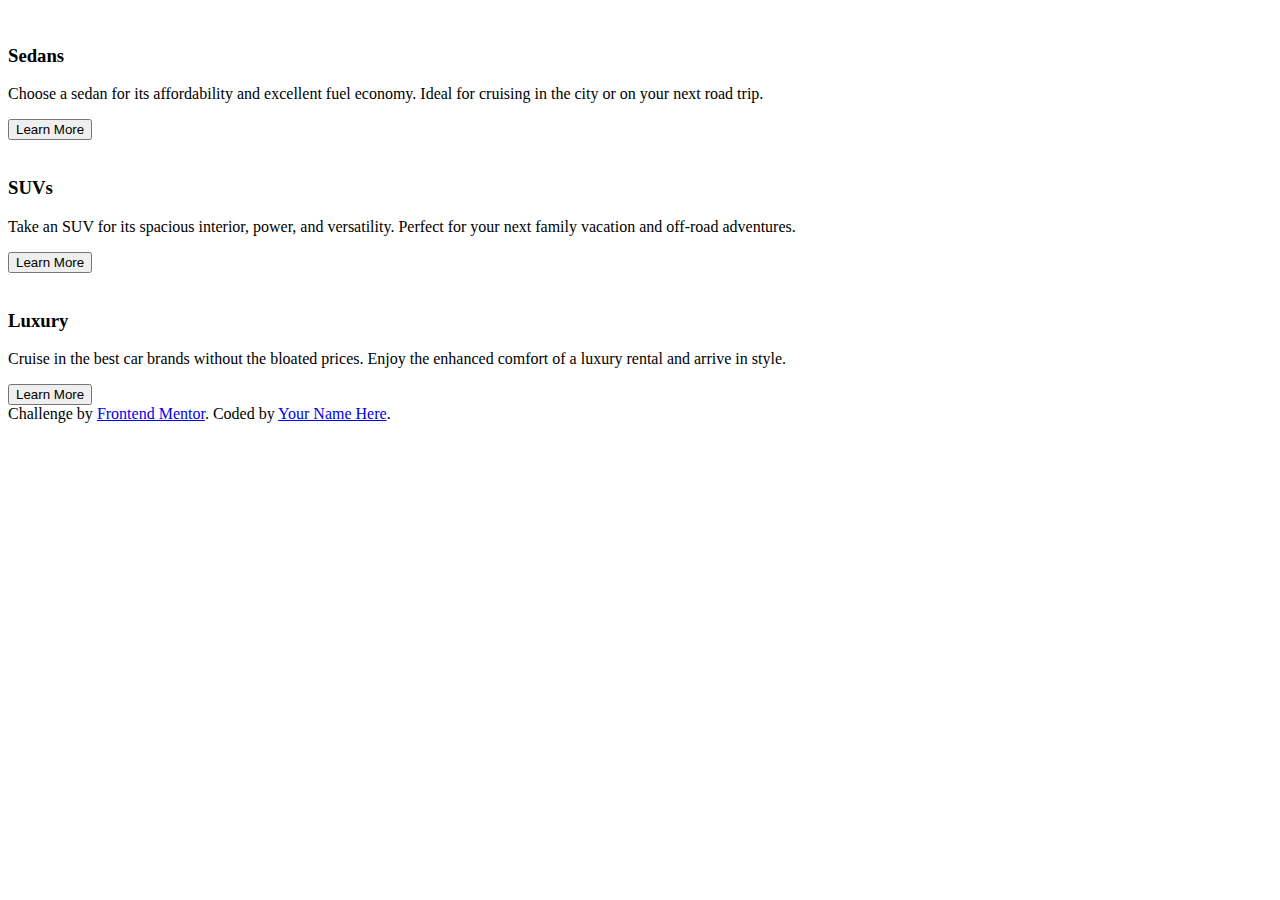
==== index.html @ b58ef652 "Add files via upload" ====
<!DOCTYPE html>
<html lang="en">
<head>
  <meta charset="UTF-8">
  <meta name="viewport" content="width=device-width, initial-scale=1.0"> <!-- displays site properly based on user's device -->

  <link rel="icon" type="image/png" sizes="32x32" href="./images/favicon-32x32.png">
  <link rel="stylesheet" href="style.css">

  <link rel="preconnect" href="https://fonts.gstatic.com">
  <link href="https://fonts.googleapis.com/css2?family=Big+Shoulders+Display:wght@700&display=swap" rel="stylesheet">
  <link rel="preconnect" href="https://fonts.gstatic.com">
  <link href="https://fonts.googleapis.com/css2?family=Lexend+Deca&display=swap" rel="stylesheet">
  <title>Frontend Mentor | 3-column preview card component</title>

  <!-- Feel free to remove these styles or customise in your own stylesheet 👍 -->

</head>
<body>
  <div class="container">
    
    <div class= "card bright-orange">
      <img src="./images/icon-sedans.svg" alt="">
        <h3>Sedans</h3>
        <p>Choose a sedan for its affordability and excellent fuel economy. Ideal for cruising in the city 
          or on your next road trip.</p>
          <button class="btn">Learn More</button>
    </div>
   
    <div class="card dark-cyan">
      <img src="images/icon-suvs.svg" alt="">
        <h3>SUVs</h3>
        <p>Take an SUV for its spacious interior, power, and versatility. Perfect for your next family vacation 
          and off-road adventures.</p>
          <button class="btn">Learn More</button>   
    </div>
    
    <div class="card very-dark-cyan">
      <img src="images/icon-luxury.svg" alt="">
        <h3>Luxury</h3>
        <p>Cruise in the best car brands without the bloated prices. Enjoy the enhanced comfort of a luxury 
          rental and arrive in style.</p>
          <button class="btn">Learn More</button>
    </div>
   
    
  </div>

  <div class="attribution">
    Challenge by <a href="https://www.frontendmentor.io?ref=challenge" target="_blank">Frontend Mentor</a>. 
    Coded by <a href="#">Your Name Here</a>.
  </div>
</body>
</html>
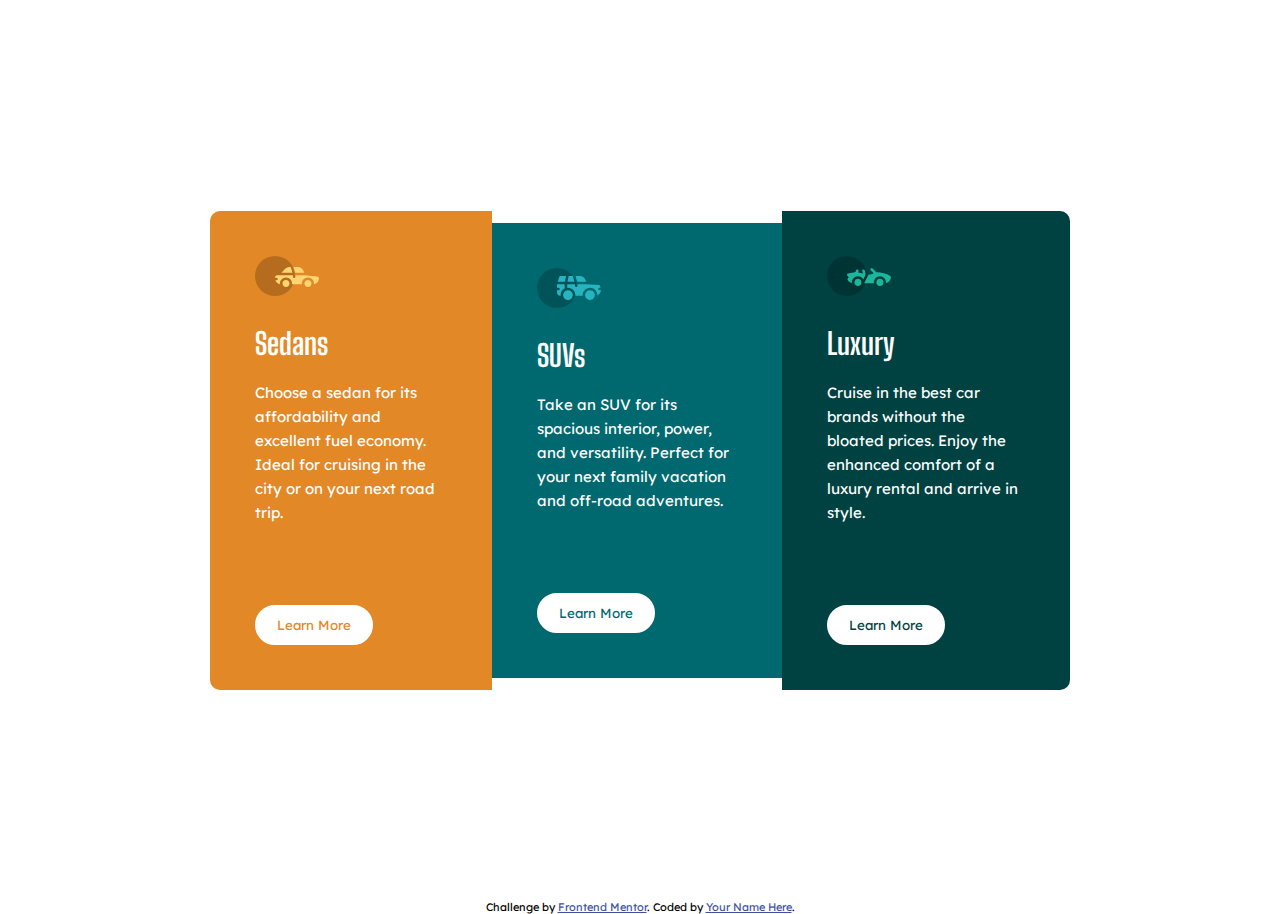
==== commit 72ee7992: "Add files via upload" ====
--- a/index.html
+++ b/index.html
@@ -1,54 +1,54 @@
-<!DOCTYPE html>
-<html lang="en">
-<head>
-  <meta charset="UTF-8">
-  <meta name="viewport" content="width=device-width, initial-scale=1.0"> <!-- displays site properly based on user's device -->
-
-  <link rel="icon" type="image/png" sizes="32x32" href="./images/favicon-32x32.png">
-  <link rel="stylesheet" href="style.css">
-
-  <link rel="preconnect" href="https://fonts.gstatic.com">
-  <link href="https://fonts.googleapis.com/css2?family=Big+Shoulders+Display:wght@700&display=swap" rel="stylesheet">
-  <link rel="preconnect" href="https://fonts.gstatic.com">
-  <link href="https://fonts.googleapis.com/css2?family=Lexend+Deca&display=swap" rel="stylesheet">
-  <title>Frontend Mentor | 3-column preview card component</title>
-
-  <!-- Feel free to remove these styles or customise in your own stylesheet 👍 -->
-
-</head>
-<body>
-  <div class="container">
-    
-    <div class= "card bright-orange">
-      <img src="./images/icon-sedans.svg" alt="">
-        <h3>Sedans</h3>
-        <p>Choose a sedan for its affordability and excellent fuel economy. Ideal for cruising in the city 
-          or on your next road trip.</p>
-          <button class="btn">Learn More</button>
-    </div>
-   
-    <div class="card dark-cyan">
-      <img src="images/icon-suvs.svg" alt="">
-        <h3>SUVs</h3>
-        <p>Take an SUV for its spacious interior, power, and versatility. Perfect for your next family vacation 
-          and off-road adventures.</p>
-          <button class="btn">Learn More</button>   
-    </div>
-    
-    <div class="card very-dark-cyan">
-      <img src="images/icon-luxury.svg" alt="">
-        <h3>Luxury</h3>
-        <p>Cruise in the best car brands without the bloated prices. Enjoy the enhanced comfort of a luxury 
-          rental and arrive in style.</p>
-          <button class="btn">Learn More</button>
-    </div>
-   
-    
-  </div>
-
-  <div class="attribution">
-    Challenge by <a href="https://www.frontendmentor.io?ref=challenge" target="_blank">Frontend Mentor</a>. 
-    Coded by <a href="#">Your Name Here</a>.
-  </div>
-</body>
+<!DOCTYPE html>
+<html lang="en">
+<head>
+  <meta charset="UTF-8">
+  <meta name="viewport" content="width=device-width, initial-scale=1.0"> <!-- displays site properly based on user's device -->
+
+  <link rel="icon" type="image/png" sizes="32x32" href="./images/favicon-32x32.png">
+  <link rel="stylesheet" href="style.css">
+
+  <link rel="preconnect" href="https://fonts.gstatic.com">
+  <link href="https://fonts.googleapis.com/css2?family=Big+Shoulders+Display:wght@700&display=swap" rel="stylesheet">
+  <link rel="preconnect" href="https://fonts.gstatic.com">
+  <link href="https://fonts.googleapis.com/css2?family=Lexend+Deca&display=swap" rel="stylesheet">
+  <title>Frontend Mentor | 3-column preview card component</title>
+
+  <!-- Feel free to remove these styles or customise in your own stylesheet 👍 -->
+
+</head>
+<body>
+  <div class="container">
+    
+    <div class= "card bright-orange">
+      <img src="./images/icon-sedans.svg" alt="">
+        <h3>Sedans</h3>
+        <p>Choose a sedan for its affordability and excellent fuel economy. Ideal for cruising in the city 
+          or on your next road trip.</p>
+          <button class="btn">Learn More</button>
+    </div>
+   
+    <div class="card dark-cyan">
+      <img src="images/icon-suvs.svg" alt="">
+        <h3>SUVs</h3>
+        <p>Take an SUV for its spacious interior, power, and versatility. Perfect for your next family vacation 
+          and off-road adventures.</p>
+          <button class="btn">Learn More</button>   
+    </div>
+    
+    <div class="card very-dark-cyan">
+      <img src="images/icon-luxury.svg" alt="">
+        <h3>Luxury</h3>
+        <p>Cruise in the best car brands without the bloated prices. Enjoy the enhanced comfort of a luxury 
+          rental and arrive in style.</p>
+          <button class="btn">Learn More</button>
+    </div>
+   
+    
+  </div>
+
+  <div class="attribution">
+    Challenge by <a href="https://www.frontendmentor.io?ref=challenge" target="_blank">Frontend Mentor</a>. 
+    Coded by <a href="#">Your Name Here</a>.
+  </div>
+</body>
 </html>--- a/style.css
+++ b/style.css
@@ -0,0 +1,120 @@
+:root {
+--bright-orange: hsl(31, 77%, 52%);
+--dark-cyan: hsl(184, 100%, 22%);
+--very-dark-cyan: hsl(179, 100%, 13%);
+}
+
+
+
+* {
+    margin: 0;
+    padding: 0;
+    box-sizing: border-box;
+}
+
+
+body, button {
+    font-family: "Lexend deca", sans-serif;
+}
+
+h3 {
+    font-family: "Big Shoulders Display", sans-serif;
+    text-transform: capitalize;
+    font-size: 30px;
+}
+
+p {
+    font-size: 15px;
+    line-height: 1.6;
+}
+
+.btn {
+    background-color: white;
+    border: 2px solid white;
+    border-radius: 30px;
+    padding: 10px 20px;
+    cursor: pointer;
+    transition: all 0.3s ease-in-out;
+
+}
+
+
+.bright-orange {
+    background-color: var(--bright-orange);
+    color: #fff;
+    border-radius: 10px 10px 0 0;
+}
+
+.bright-orange .btn {
+    color: var(--bright-orange);
+}
+
+.dark-cyan {
+    background-color: var(--dark-cyan);
+    color: #fff;
+}
+
+.dark-cyan .btn {
+    color: var(--dark-cyan);
+}
+.very-dark-cyan {
+    background-color: var(--very-dark-cyan);
+    color: #fff;
+    border-radius: 0 0 10px 10px;
+}
+
+.very-dark-cyan .btn {
+    color: var(--very-dark-cyan);
+}
+
+.btn:hover {
+    background-color: transparent;
+    color: white;
+}
+
+.attribution {
+     font-size: 11px;
+     text-align: center;
+ }
+
+.container {
+    padding: 20px;
+}
+
+ .card {
+     padding: 45px;
+ }
+ 
+ .card img {
+     margin-bottom: 25px;
+ }
+
+ .card h3 {
+     margin-bottom: 20px;
+ }
+ 
+ .card p {
+     margin-bottom: 80px;
+ }
+ .attribution a {
+      color: hsl(228, 45%, 44%);
+ }
+
+ @media (min-width: 992px) {
+     .container {
+         display: flex;
+         align-items: center;
+         justify-content: center;
+         min-height: 100vh;
+         max-width: 900px;
+         margin: auto;
+     }
+
+     .bright-orange {
+         border-radius: 10px 0 0 10px;
+     }
+
+     .very-dark-cyan {
+         border-radius: 0 10px 10px 0;
+     }
+ }
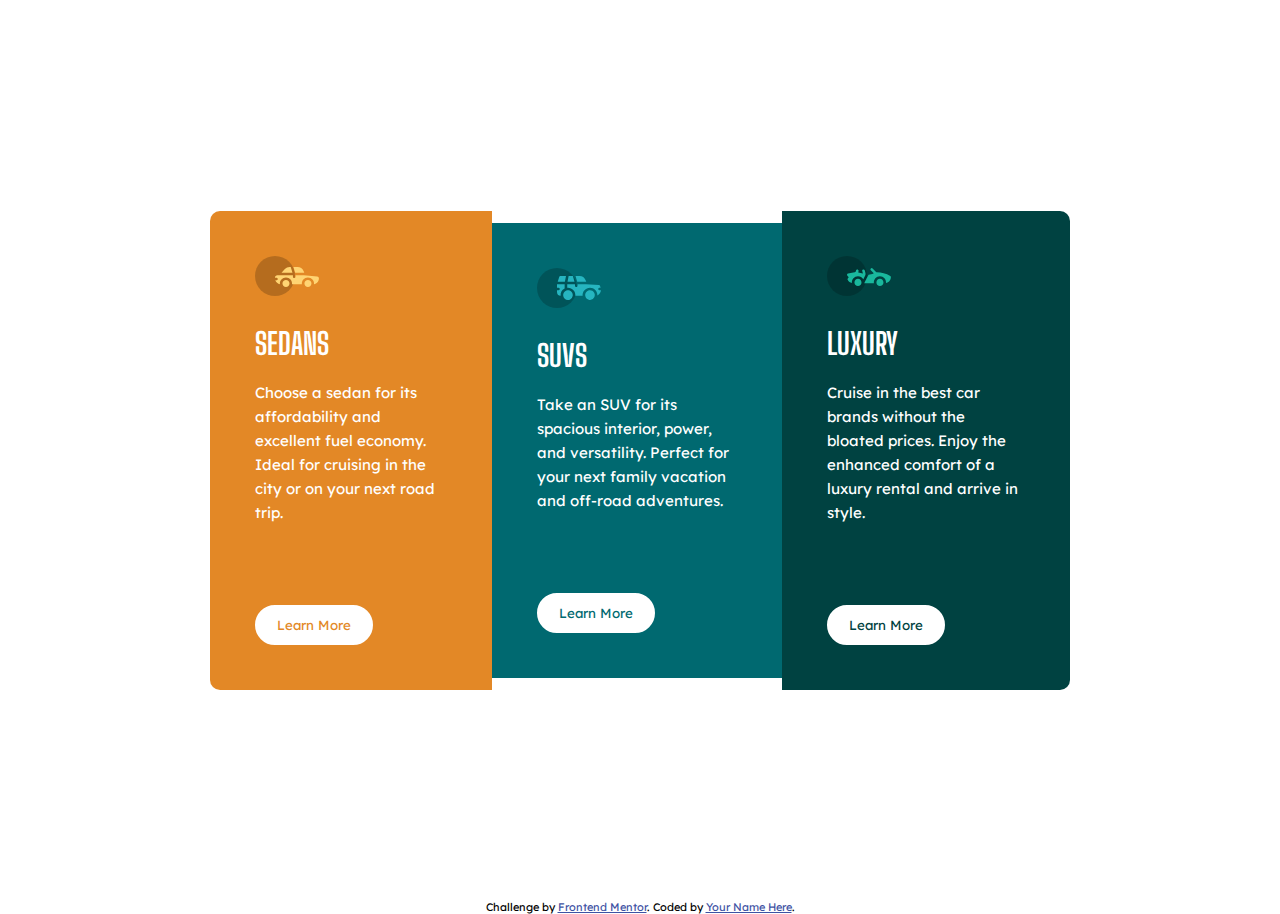
==== commit 0f6517e0: "Update index.html" ====
--- a/index.html
+++ b/index.html
@@ -21,7 +21,7 @@
     
     <div class= "card bright-orange">
       <img src="./images/icon-sedans.svg" alt="">
-        <h3>Sedans</h3>
+        <h3>SEDANS</h3>
         <p>Choose a sedan for its affordability and excellent fuel economy. Ideal for cruising in the city 
           or on your next road trip.</p>
           <button class="btn">Learn More</button>
@@ -29,7 +29,7 @@
    
     <div class="card dark-cyan">
       <img src="images/icon-suvs.svg" alt="">
-        <h3>SUVs</h3>
+        <h3>SUVS</h3>
         <p>Take an SUV for its spacious interior, power, and versatility. Perfect for your next family vacation 
           and off-road adventures.</p>
           <button class="btn">Learn More</button>   
@@ -37,7 +37,7 @@
     
     <div class="card very-dark-cyan">
       <img src="images/icon-luxury.svg" alt="">
-        <h3>Luxury</h3>
+        <h3>LUXURY</h3>
         <p>Cruise in the best car brands without the bloated prices. Enjoy the enhanced comfort of a luxury 
           rental and arrive in style.</p>
           <button class="btn">Learn More</button>
@@ -51,4 +51,4 @@
     Coded by <a href="#">Your Name Here</a>.
   </div>
 </body>
-</html>+</html>
